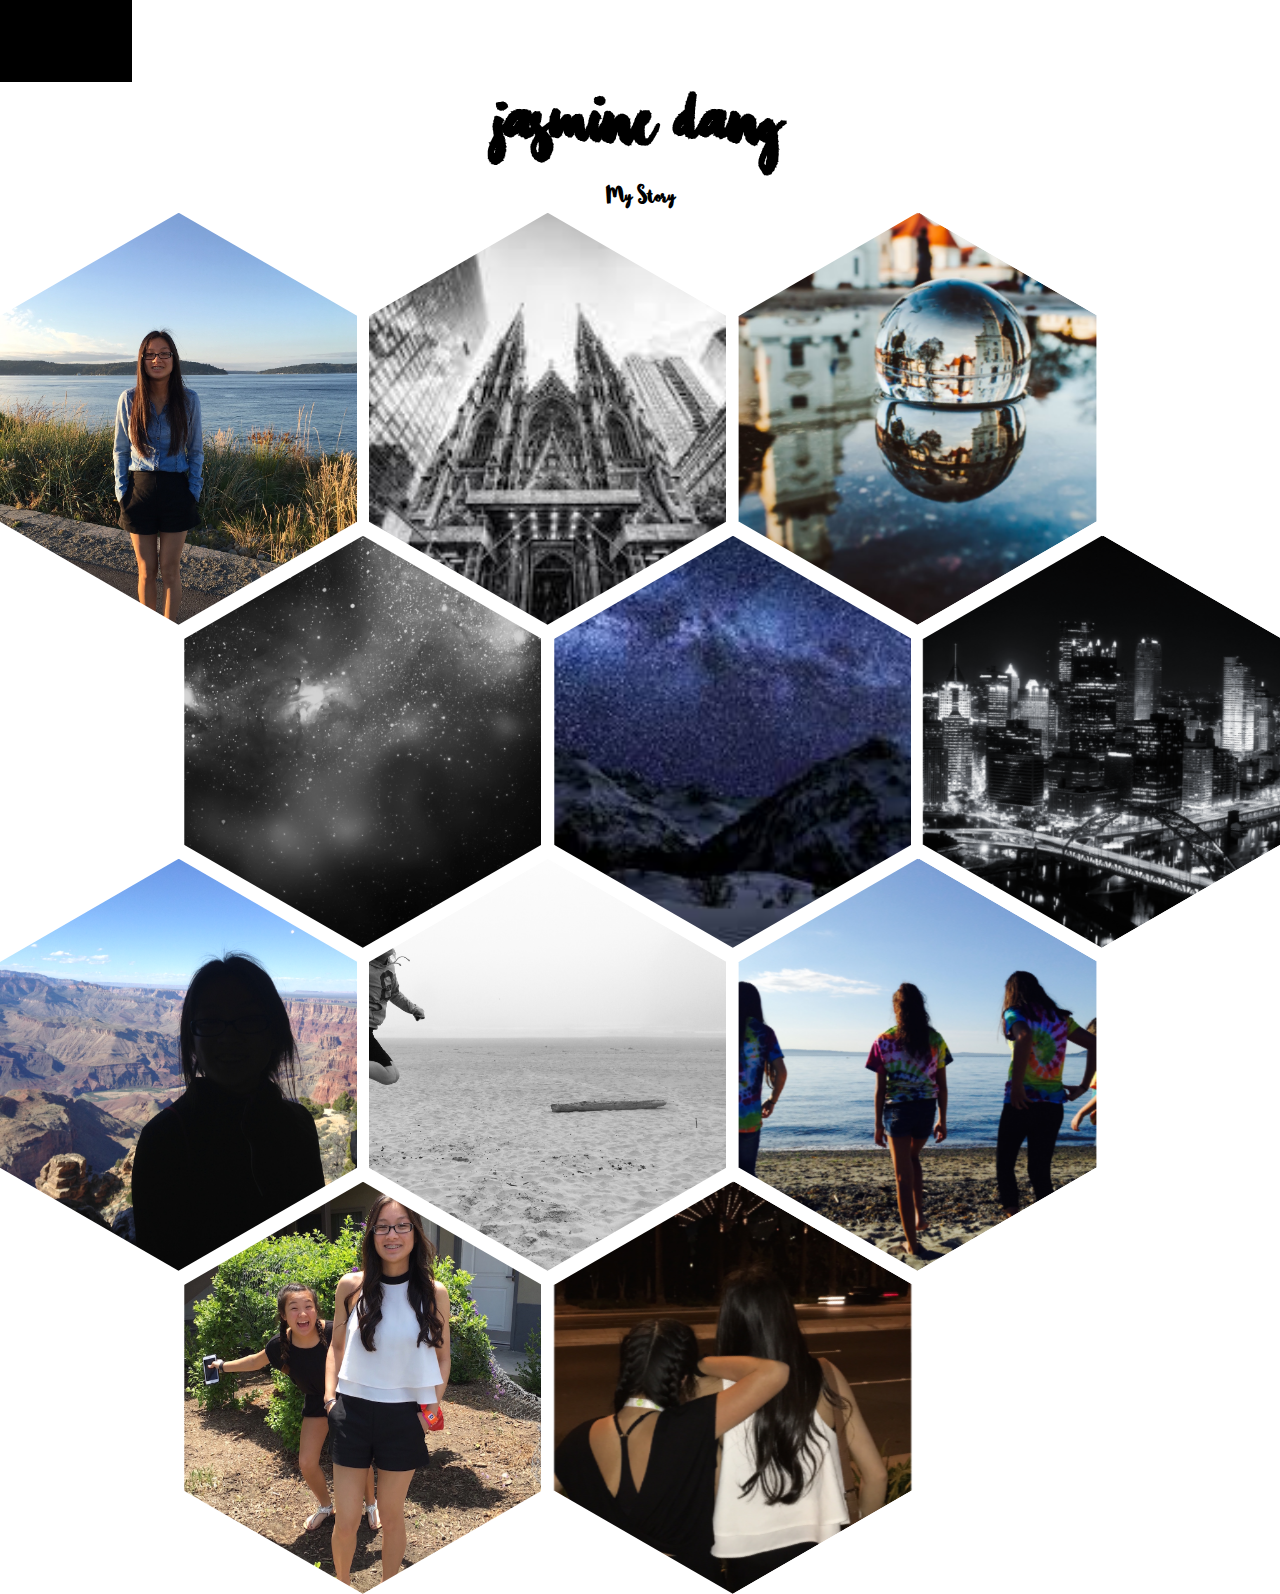
==== AboutMe.html @ 679af6a3 "jas" ====
<!DOCTYPE html>
<html>
<head>
	<title> Jasmine Dang -About Me </title>
  <link rel="shortcut icon" type="image/x-icon" href="tab.png" />
	<link rel="stylesheet" href="style.css">
	<script src="animate.js"></script>
</head>
<body>

<div class="Home">
<img onclick="myFunction()" src="menu.png" width="100" height="50" class="dropbtn">
  <div id="myDropdown" class="dropdown-content">
	<a href="index.html">HOME</a>
	<a href="projects.html">PROJECTS</a>
  <a href="Map.html">LA 2.0</a> 
	<a href="AboutMe.html">ABOUT</a>
  </div>
<h1> Jasmine Dang </h1>
<h2> My Story </h2>
<ul id="categories" class="clr">
	<li>
      <div>
        <img src="GWC.jpeg">
        <h1> Girls Who Code </h1>
        <p> "I was fortunate enough to get the opportunity to attend this program and have learned so much invaluable information." </p>
    </div>
  </li>
    <li>
      <div>
        <img src="edu.jpeg">
        <h1> Education </h1>
        <p> "I am currently attending Auburn Riverside and will graduate in 2018." </p>
    </div>
  </li>
  <li>
      <div>
        <img src="hobbies.jpg">
        <h1> Hobbies </h1>
        <p> "I have a passion for sports, helping people and design(videography included). I also love to bake, read and watch movies or television in my freetime." </p>
    </div>
  </li>
  <li>
      <div>
        <img src="loc.png">
        <h1> Location </h1>
        <p> "I am currently based in Washington" </p>
    </div>
  </li>
  <li>
      <div>
        <img src="travel.jpeg">
        <h1> Traveling! </h1>
        <p> "I love to travel and wish I could do that all the time. When I travel I gain memories that will last a lifetime along with a new perspective. Traveling exposes me to so many different cultures and it helps to build my knowledge." </p>
    </div>
  </li>
  <li>
      <div>
        <img src="fun.png">
        <h1> Fun Fact </h1>
        <p> "This is the first website I have ever made" </p>
    </div>
  </li>
  <li>
      <div>
        <img src="Current.jpeg">
        <h1> Current News </h1>
        <p> "I love trying and learning new things. My current adventure is learning how to code." </p>
    </div>
  </li>
  <li>
      <div>
        <img src="Words.jpeg">
        <h1> Wise Words </h1>
        <p> "Your work is going to fill a large part of your life, and the only way to be truly satisfied is to do what you believe is great work. And the only way to do great work is to love what you do. If you haven't found it yet, keep looking. Don't settle. As with all matters of the heart, you'll know when you find it. " </p>
    </div>
  </li>
  <li>
      <div>
        <img src="JDSA.jpeg">
        <h1> Have a Great Day! </h1>
        <p> "Thanks for visiting my webpage. I hope you enjoy the rest of your day." </p>
    </div>
  </li>
  <li>
      <div>
        <img src="Family.JPG">
        <h1> Family</h1>
        <p>Family is super important to me. I have a very tight knit family where we can tell each other anything. I truly value my time with my family because there is never a dull moment.</p>
    </div>
  </li>
  <li>
      <div>
        <img src="memories.JPG" >
        <h1> memories </h1>
        <p> Every single second there is an opportunity to make lasting memories.  There will always be some memories you remember more than others. However the best memories are the ones where you live in the moment without any regrets. My journey to my future starts right here, right now... </p>
  </div>
  </li>
</body>
</html>
---- style.css ----
@font-face {
    font-family: chase;
    src: url("Chasing Embers Demo Version.ttf");
}
@font-face {
    font-family: latte;
    src: url("KGSkinnyLatte.ttf");
}
@font-face {
    font-family: cour;
    src: url("cour.ttf");
}
@font-face {
    font-family: sophia;
    src: url("Sophia.otf");
}
h1{font-family: chase;
color: black;
font-size: 80px;
margin: 0;
text-align: center;}
h2{font-family: sophia;
    color:black;
    font-size: 25px;
    text-align: center;
    }

.dropbtn {
    color: white;
    padding: 16px;
    border: none;
}

.dropbtn:hover, .dropbtn:focus {
    background-color: black;
    color:white;
}

.dropdown {
    position: relative;
    display: inline-block;
}

.dropdown-content {
    display: none;
    position: absolute;
    background-color: white;
    min-width: 100px;
    overflow: auto;
    box-shadow: 0px 8px 16px 0px rgba(0,0,0,0.2);
}

.dropdown-content a {
    color: black;
    padding: 12px 16px;
    display: block;
    text-align: center;
    text-decoration: none;
    font-family: latte;
    font-size: 20px
}

.dropdown-content a:hover {background-color: black;
    color: white;}

.show {display:block;}


*{
  margin:0;
  padding:0;
}

.clr:after{
  content:"";
  display:block;
  clear:both;
}
#categories li{
  position:relative;
  list-style-type:none;
  width:27.85714285714286%; /* = (100-2.5) / 3.5 */
  padding-bottom: 32.16760145166612%; /* =  width /0.866 */
  float:left;
  overflow:hidden;
  visibility:hidden;
  -webkit-transform: rotate(-60deg) skewY(30deg);
  -ms-transform: rotate(-60deg) skewY(30deg);
  transform: rotate(-60deg) skewY(30deg);
}
#categories li:nth-child(3n+2){
  margin:0 1%;
}
#categories li:nth-child(6n+4){
  margin-left:0.5%;
}
#categories li:nth-child(6n+4), #categories li:nth-child(6n+5), #categories li:nth-child(6n+6) {
	margin-top: -6.9285714285%;
  margin-bottom: -6.9285714285%;
  
  -webkit-transform: translateX(50%) rotate(-60deg) skewY(30deg);
  -ms-transform: translateX(50%) rotate(-60deg) skewY(30deg);
  transform: translateX(50%) rotate(-60deg) skewY(30deg);
}
#categories li:nth-child(6n+4):last-child, #categories li:nth-child(6n+5):last-child, #categories li:nth-child(6n+6):last-child{
  margin-bottom:0%;
}
#categories li *{
  position:absolute;
  visibility:visible;
}
#categories li > div{
  width:100%;
  height:100%;
  text-align:center;
  color:#fff;
  overflow:hidden;
  
  -webkit-transform: skewY(-30deg) rotate(60deg);
  -ms-transform: skewY(-30deg) rotate(60deg);
  transform: skewY(-30deg) rotate(60deg);
  
	-webkit-backface-visibility:hidden;
  
}

/* HEX CONTENT */
#categories li img{
  left:-100%; right:-100%;
  width: auto; height:100%;
  margin:0 auto;   
}

#categories div h1, #categories div p{
  width:90%;
  padding:0 5%;
  background-color:#008080; background-color: rgba(0, 128, 128, 0.8);
  -webkit-transition: top .2s ease-out, bottom .2s ease-out, .2s padding .2s ease-out;
  -ms-transition: top .2s ease-out, bottom .2s ease-out, .2s padding .2s ease-out;
  transition: top .2s ease-out, bottom .2s ease-out, .2s padding .2s ease-out;
}
#categories li h1{
  font-family: chase;
  color:white;
  bottom:110%;
  font-style:italic;
  font-weight:normal;
  font-size:2.5em;
  padding-top:100%;
  padding-bottom:100%;
}
#categories li h1:after{
  font-family: cour;
  content:'';
  display:block;
  position:absolute;
  bottom:-1px; left:45%;
  width:10%;
  z-index:1;
  border-bottom:2px solid #fff;
}
#categories li p{
  font-family: cour;
	padding-top:50%;
	top:110%;
	padding-bottom:50%;
	font-size: 12px;
}


/* HOVER EFFECT  */

#categories li div:hover h1 {
  bottom:50%;
  padding-bottom:10%;
}

#categories li div:hover p{
  top:50%;
  padding-top:5.5%;
}
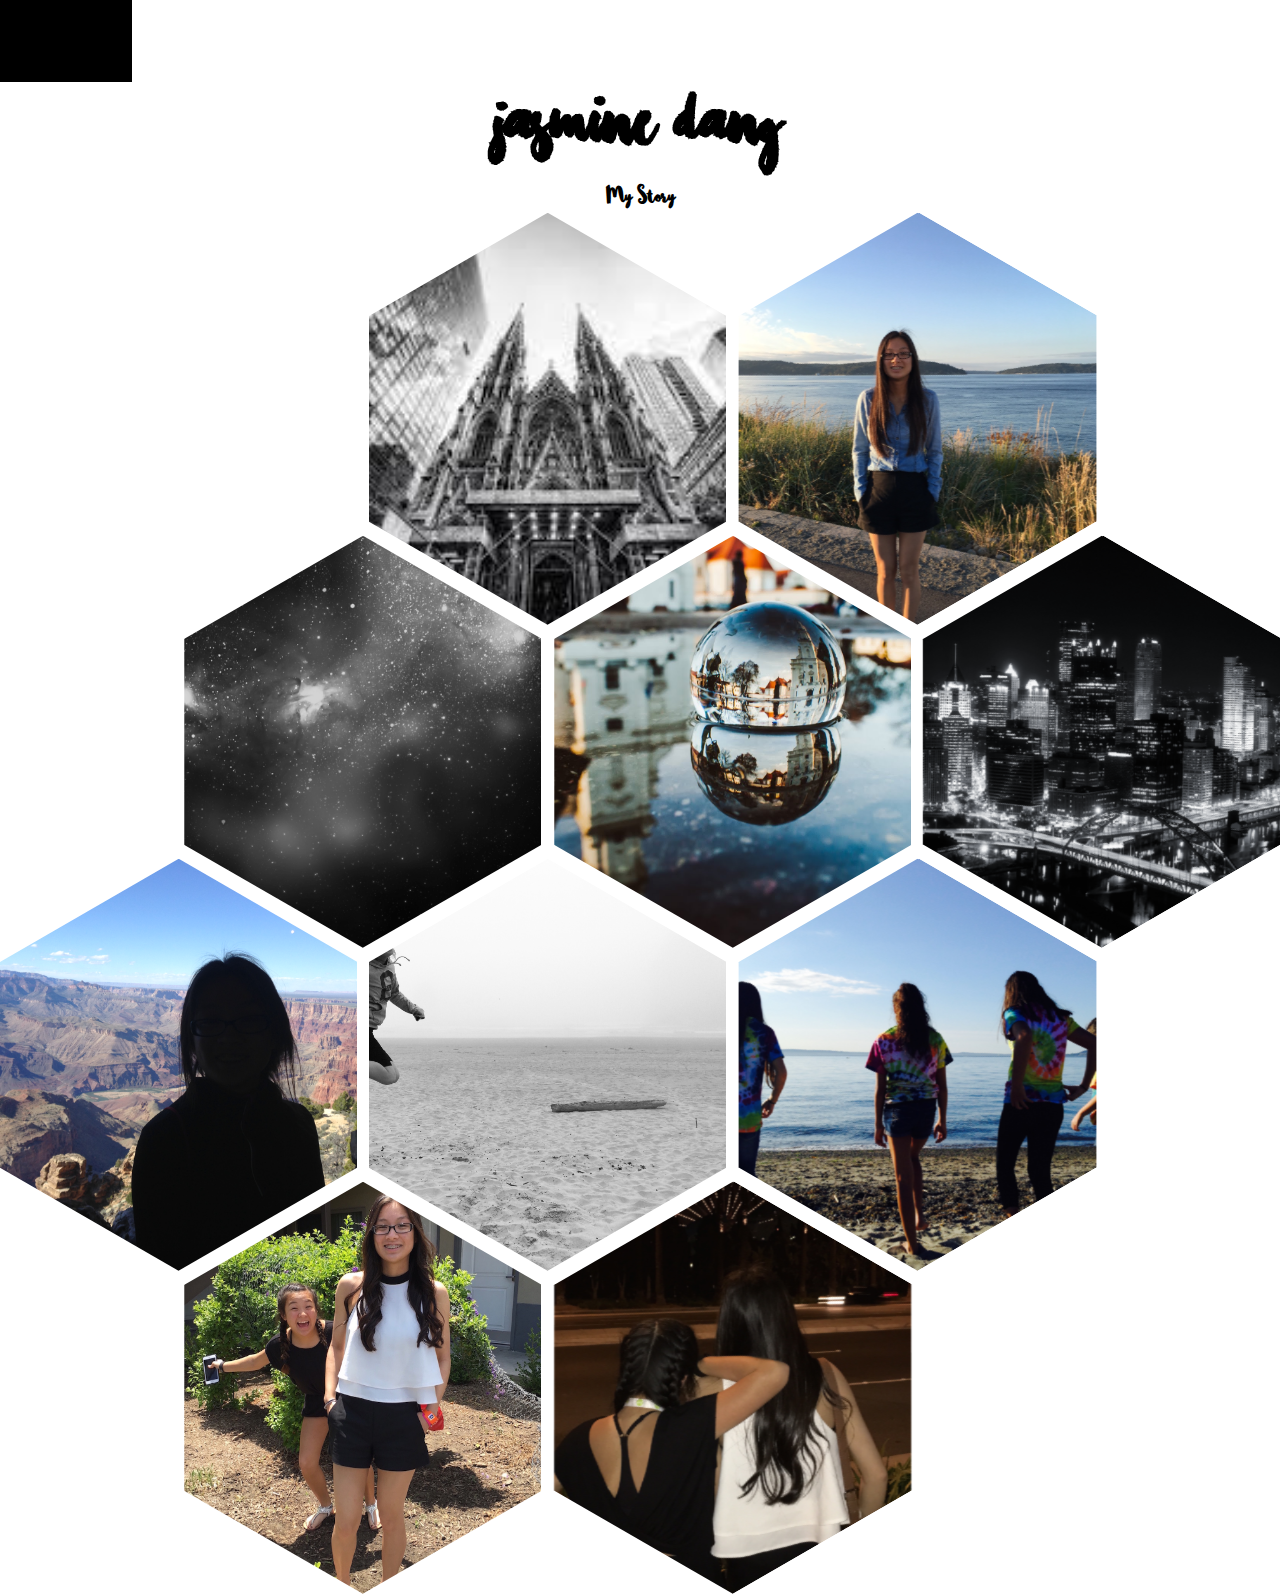
==== commit 9ce61a23: "update" ====
--- a/AboutMe.html
+++ b/AboutMe.html
@@ -13,7 +13,6 @@
   <div id="myDropdown" class="dropdown-content">
 	<a href="index.html">HOME</a>
 	<a href="projects.html">PROJECTS</a>
-  <a href="Map.html">LA 2.0</a> 
 	<a href="AboutMe.html">ABOUT</a>
   </div>
 <h1> Jasmine Dang </h1>
@@ -21,7 +20,7 @@
 <ul id="categories" class="clr">
 	<li>
       <div>
-        <img src="GWC.jpeg">
+        <img src="GWC!.jpg">
         <h1> Girls Who Code </h1>
         <p> "I was fortunate enough to get the opportunity to attend this program and have learned so much invaluable information." </p>
     </div>
@@ -35,7 +34,7 @@
   </li>
   <li>
       <div>
-        <img src="hobbies.jpg">
+        <img src="GWC.jpeg">
         <h1> Hobbies </h1>
         <p> "I have a passion for sports, helping people and design(videography included). I also love to bake, read and watch movies or television in my freetime." </p>
     </div>
@@ -49,16 +48,16 @@
   </li>
   <li>
       <div>
-        <img src="travel.jpeg">
+        <img src="hobbies.jpg">
         <h1> Traveling! </h1>
-        <p> "I love to travel and wish I could do that all the time. When I travel I gain memories that will last a lifetime along with a new perspective. Traveling exposes me to so many different cultures and it helps to build my knowledge." </p>
+        <p> "I love to travel and wish I could do that all the time. When I travel I gain memories that last a lifetime along with a new perspective. Traveling exposes me to so many different cultures and it helps me build my knowledge." </p>
     </div>
   </li>
   <li>
       <div>
         <img src="fun.png">
         <h1> Fun Fact </h1>
-        <p> "This is the first website I have ever made" </p>
+        <p> "This is the first website I ever made" </p>
     </div>
   </li>
   <li>
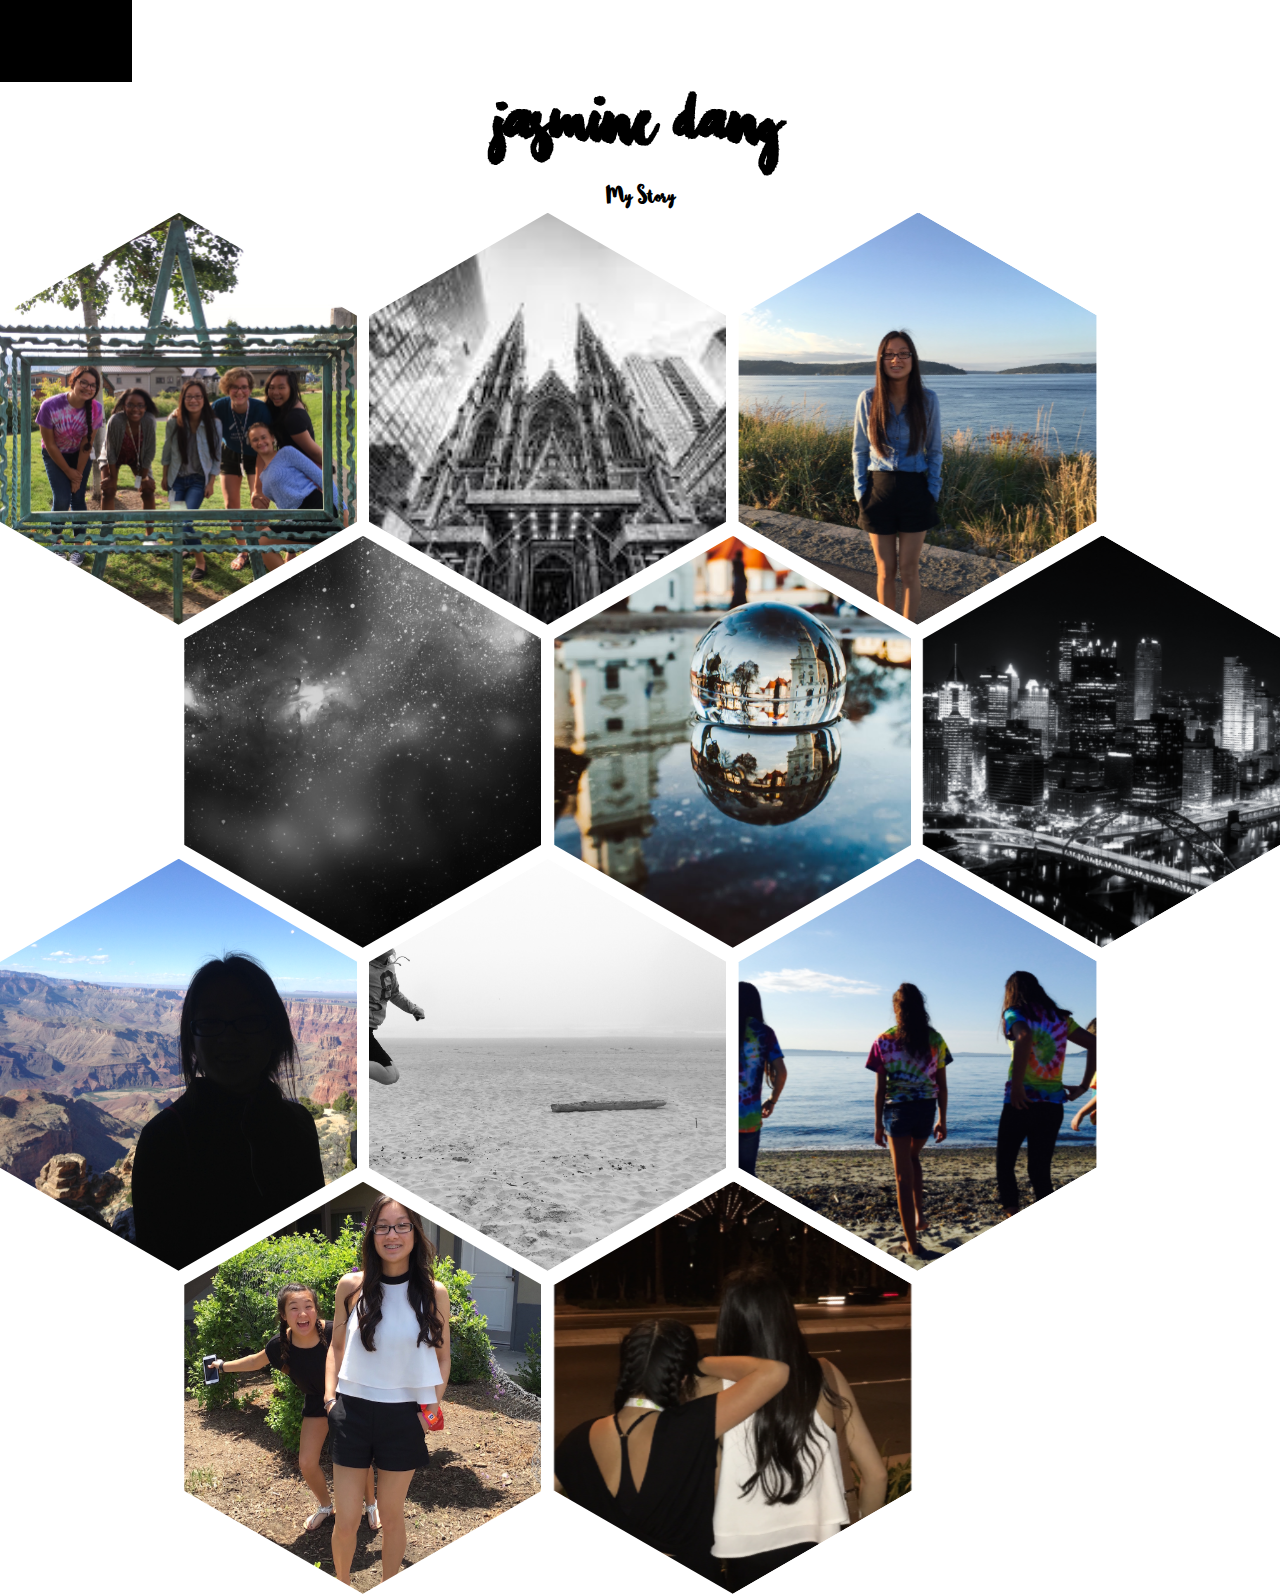
==== commit 1c4d0530: "missing image" ====
--- a/AboutMe.html
+++ b/AboutMe.html
@@ -20,7 +20,7 @@
 <ul id="categories" class="clr">
 	<li>
       <div>
-        <img src="GWC!.jpg">
+        <img src="GWC!.JPG">
         <h1> Girls Who Code </h1>
         <p> "I was fortunate enough to get the opportunity to attend this program and have learned so much invaluable information." </p>
     </div>
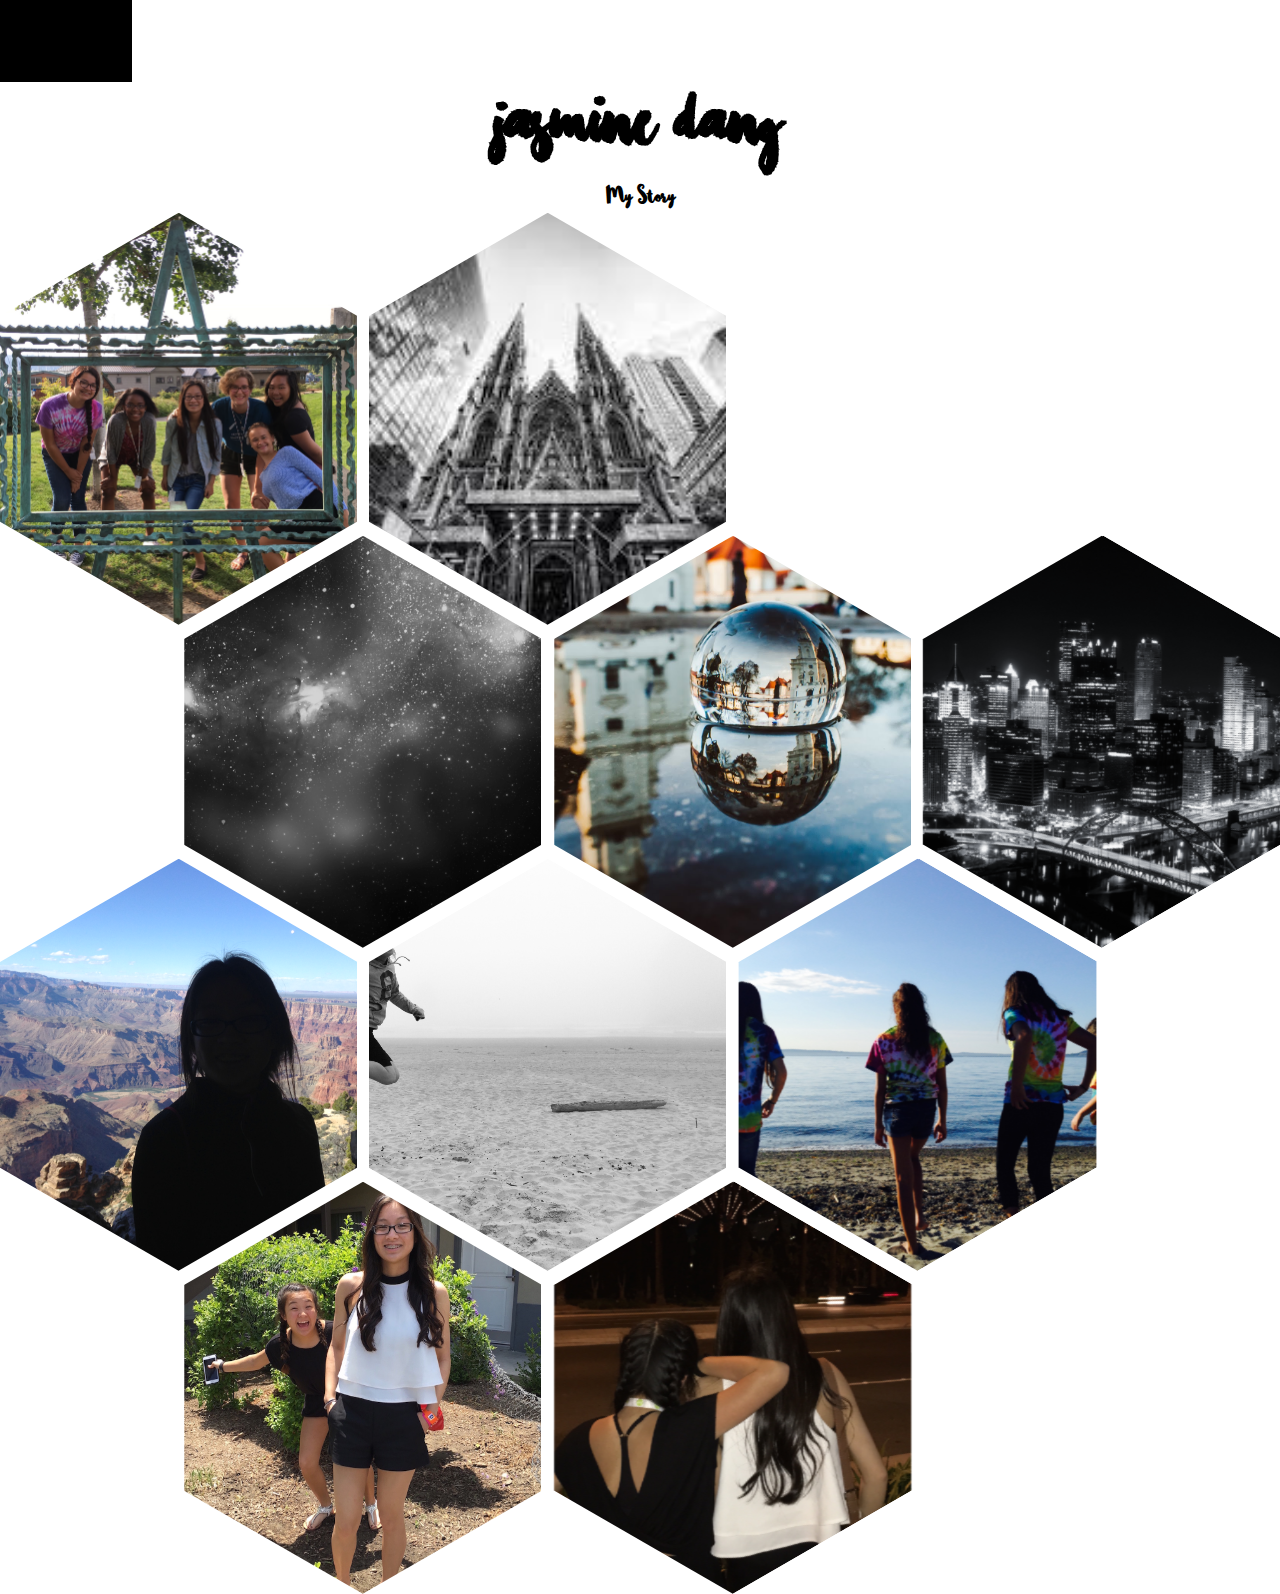
==== commit 1fd56774: "name change" ====
--- a/AboutMe.html
+++ b/AboutMe.html
@@ -34,7 +34,7 @@
   </li>
   <li>
       <div>
-        <img src="GWC.jpeg">
+        <img src=hobbies.jpeg">
         <h1> Hobbies </h1>
         <p> "I have a passion for sports, helping people and design(videography included). I also love to bake, read and watch movies or television in my freetime." </p>
     </div>
@@ -48,7 +48,7 @@
   </li>
   <li>
       <div>
-        <img src="hobbies.jpg">
+        <img src="travel.jpg">
         <h1> Traveling! </h1>
         <p> "I love to travel and wish I could do that all the time. When I travel I gain memories that last a lifetime along with a new perspective. Traveling exposes me to so many different cultures and it helps me build my knowledge." </p>
     </div>
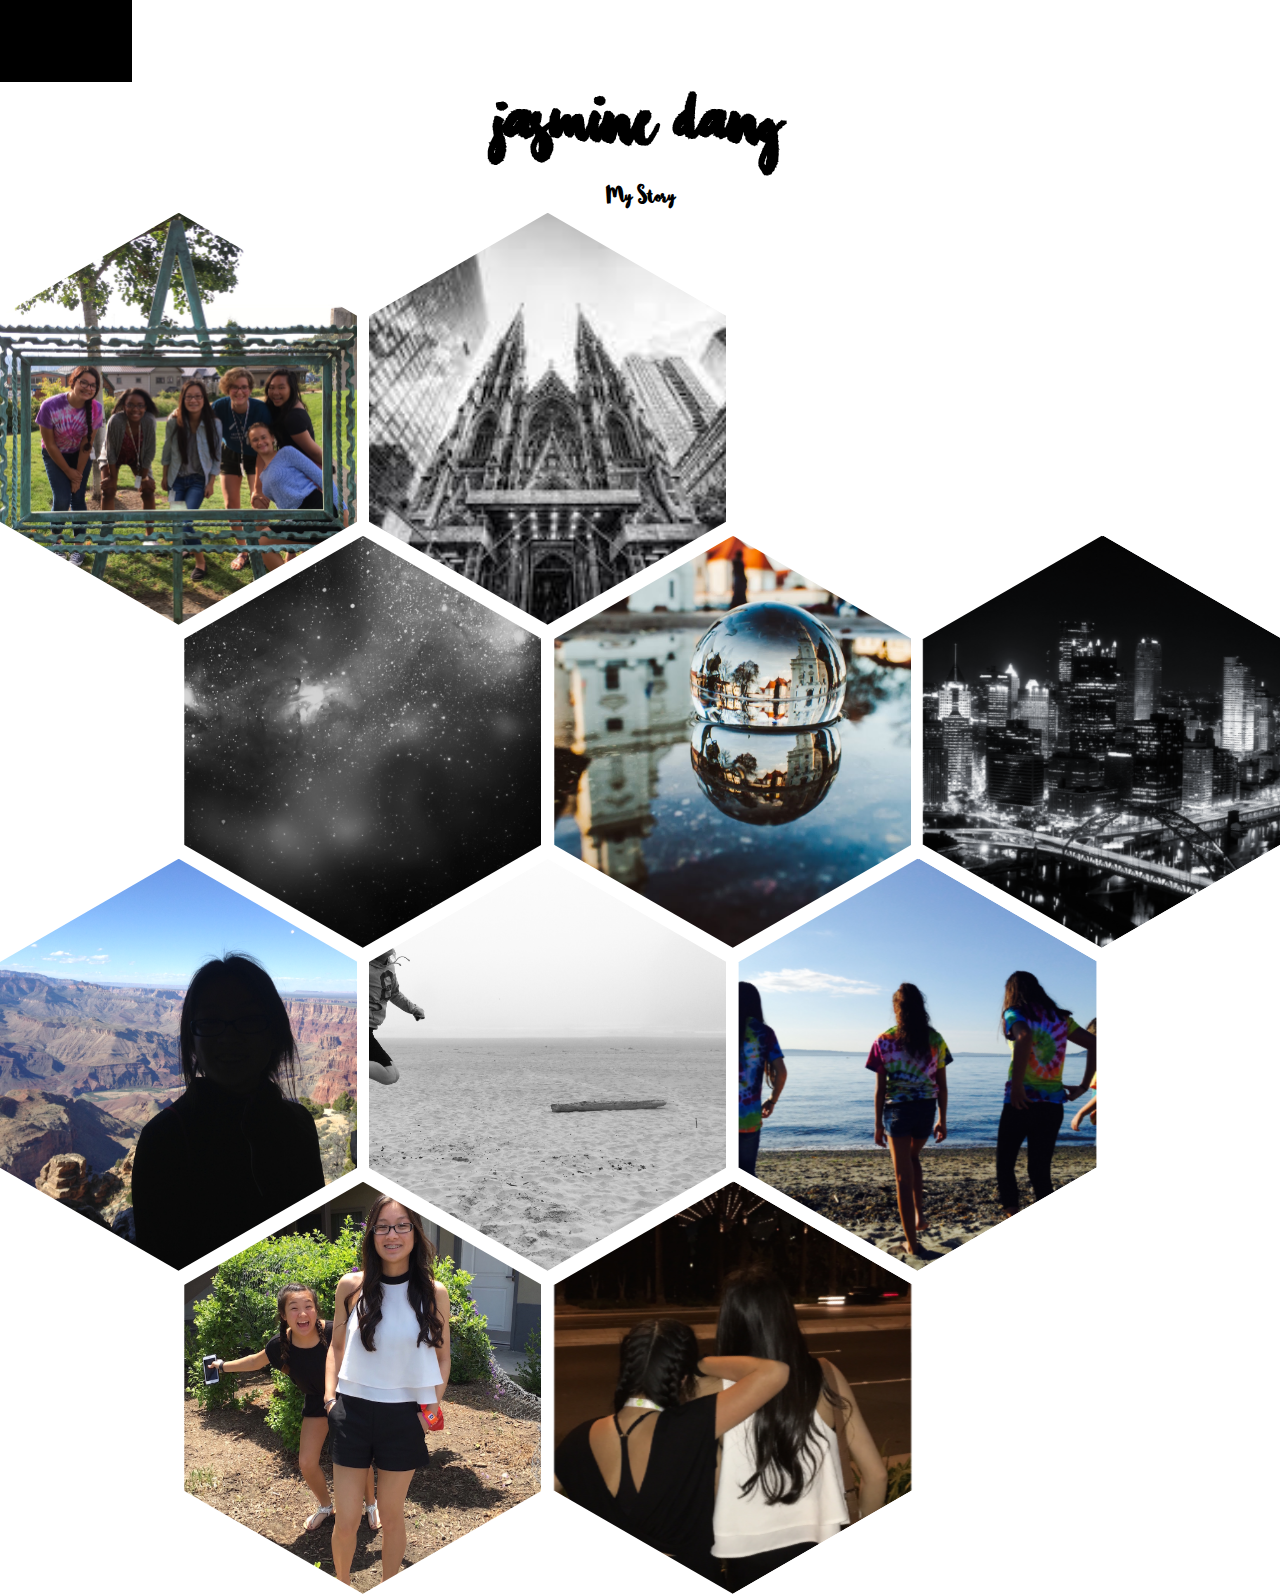
==== commit d2a1424e: "missing "" ====
--- a/AboutMe.html
+++ b/AboutMe.html
@@ -34,7 +34,7 @@
   </li>
   <li>
       <div>
-        <img src=hobbies.jpeg">
+        <img src="Hobbies.jpeg">
         <h1> Hobbies </h1>
         <p> "I have a passion for sports, helping people and design(videography included). I also love to bake, read and watch movies or television in my freetime." </p>
     </div>
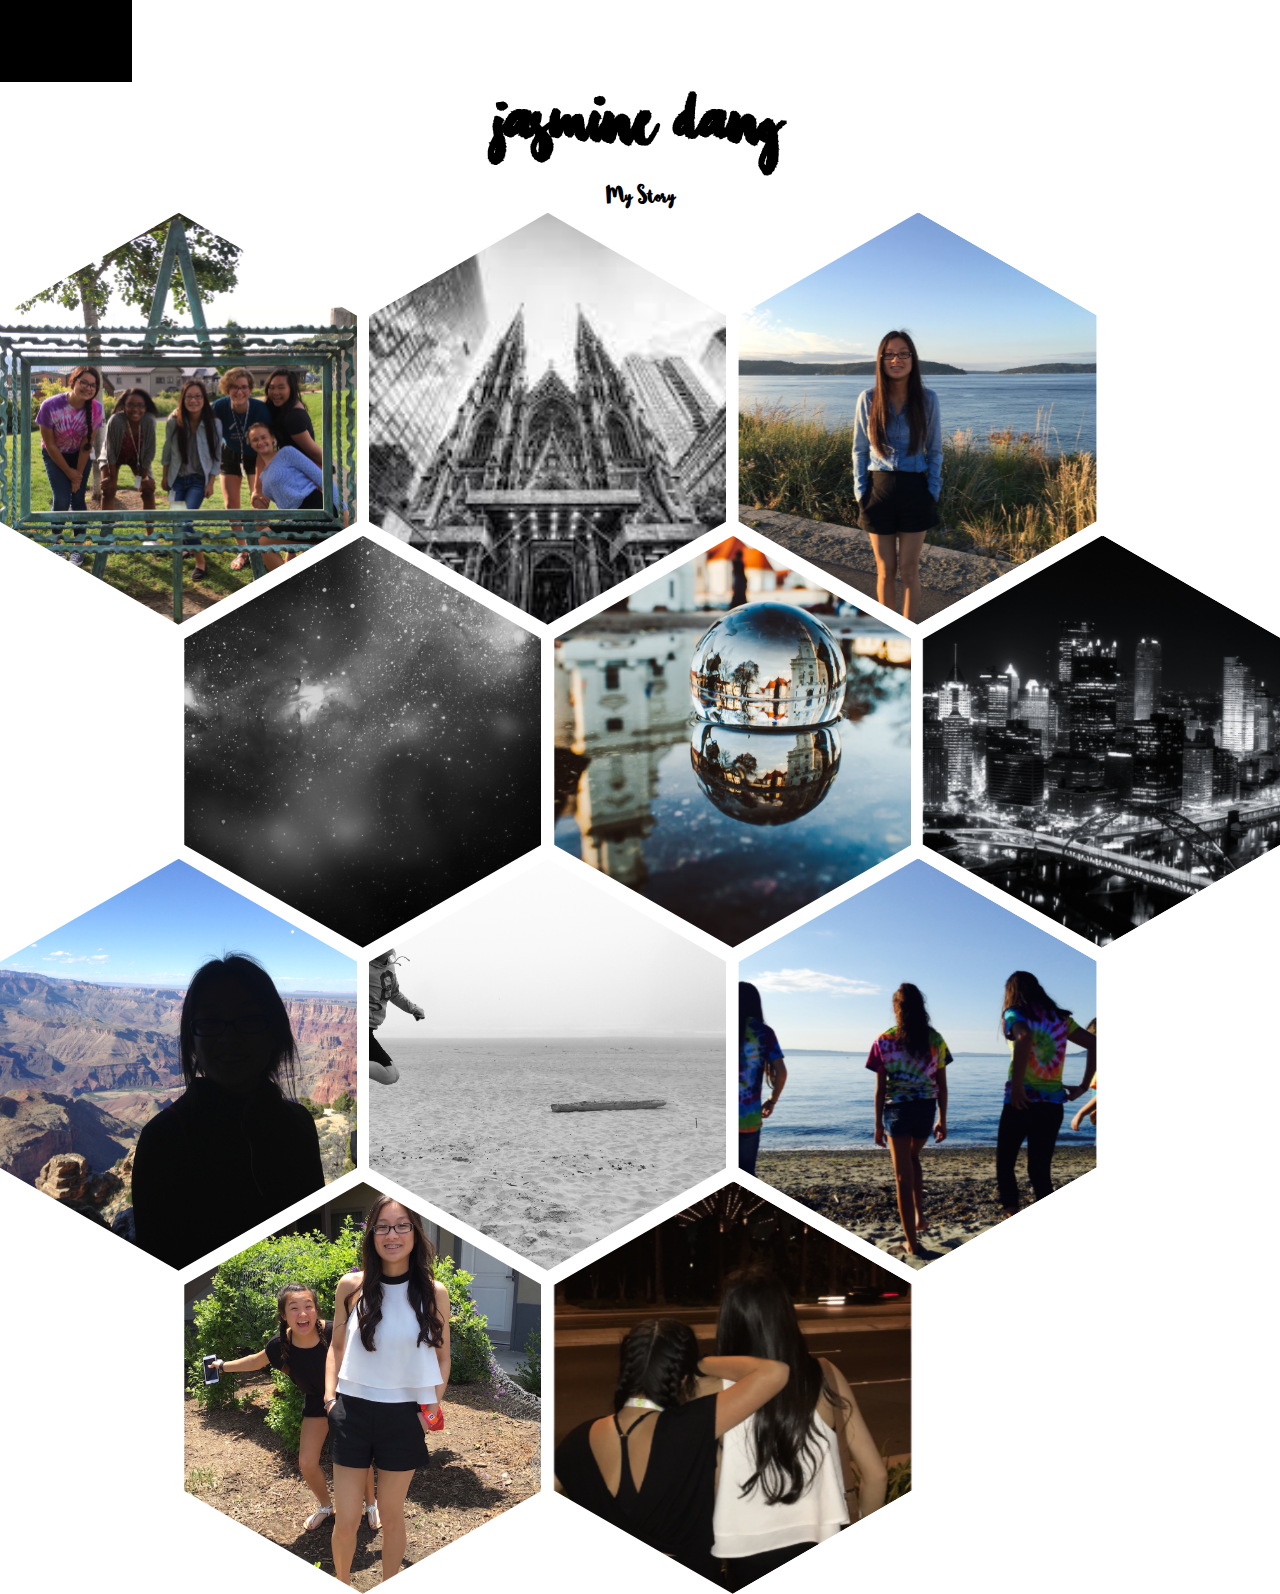
==== commit 240c53b1: "show" ====
--- a/AboutMe.html
+++ b/AboutMe.html
@@ -34,7 +34,7 @@
   </li>
   <li>
       <div>
-        <img src="Hobbies.jpeg">
+        <img src="H.jpeg">
         <h1> Hobbies </h1>
         <p> "I have a passion for sports, helping people and design(videography included). I also love to bake, read and watch movies or television in my freetime." </p>
     </div>
